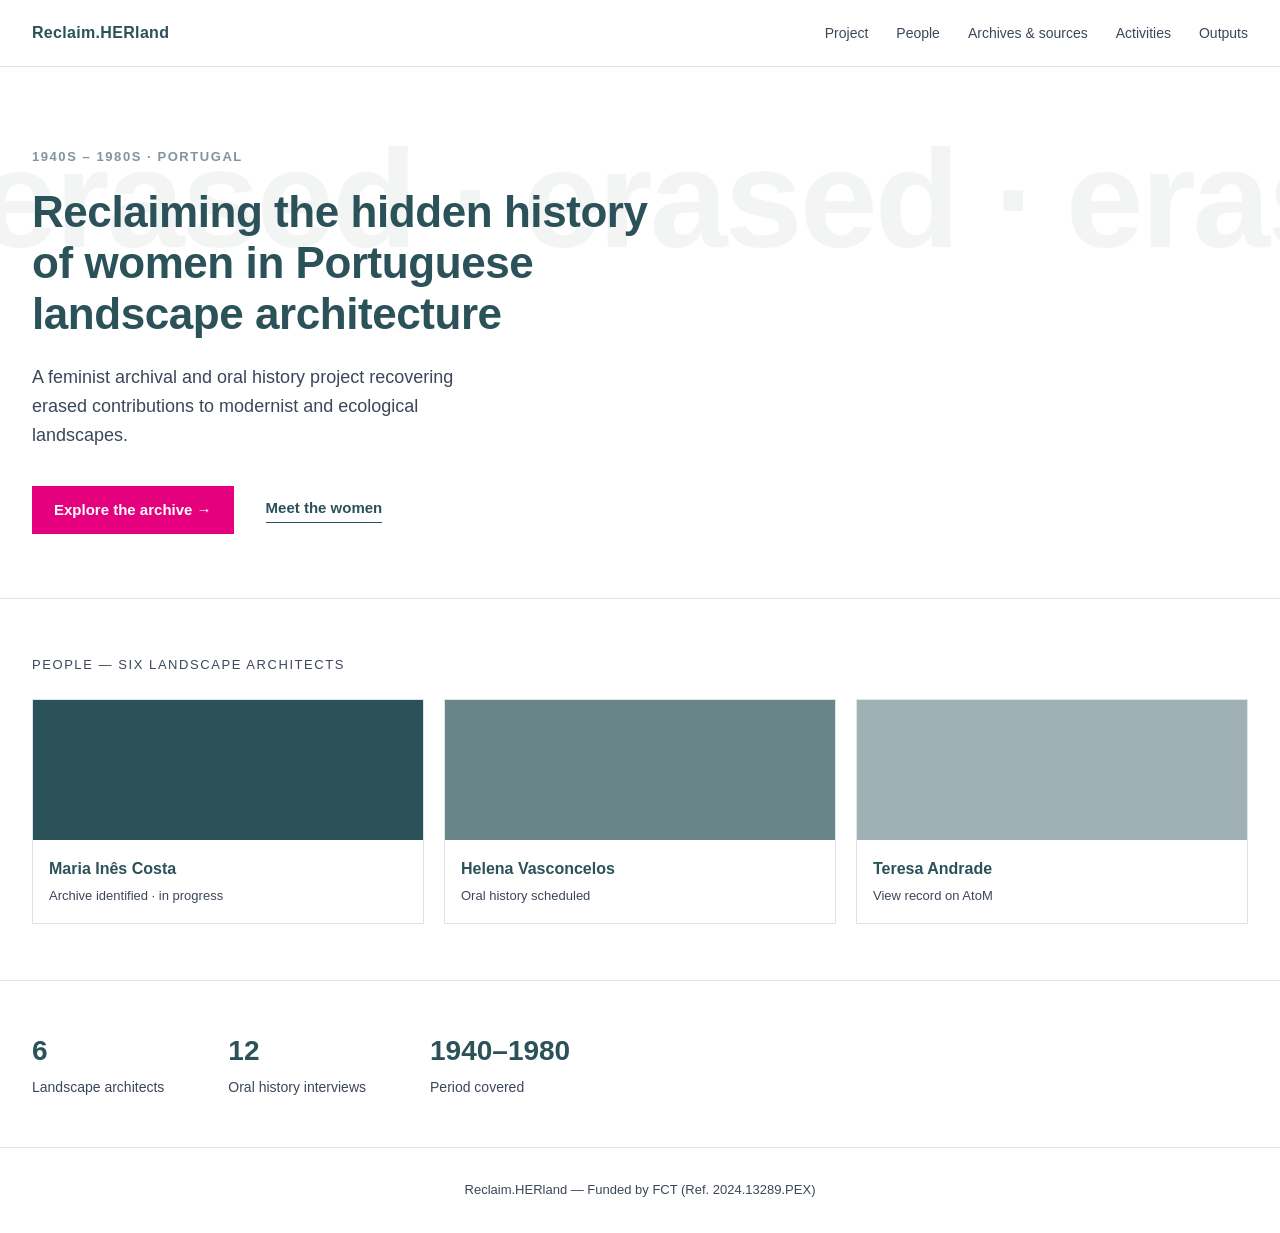
==== index.html @ 8ec46f4a "Add files via upload" ====
<!DOCTYPE html>
<html lang="en">
<head>
<meta charset="UTF-8">
<meta name="viewport" content="width=device-width, initial-scale=1.0">
<title>Reclaim.HERland — Women in Portuguese Landscape Architecture</title>
<link rel="stylesheet" href="style.css">
</head>
<body>

<nav class="site-nav">
  <div class="logo">Reclaim.HERland</div>
  <div class="nav-links">
    <a href="project.html">Project</a>
    <a href="people.html">People</a>
    <a href="archives.html">Archives &amp; sources</a>
    <a href="activities.html">Activities</a>
    <a href="outputs.html">Outputs</a>
  </div>
</nav>

<header class="hero">
  <div class="hero-bg" aria-hidden="true">erased · erased · erased · erased</div>
  <div class="hero-content">
    <p class="eyebrow">1940s – 1980s · Portugal</p>
    <h1>Reclaiming the hidden history of women in Portuguese landscape architecture</h1>
    <p class="lead">A feminist archival and oral history project recovering erased contributions to modernist and ecological landscapes.</p>
    <div class="cta-row">
      <a href="archives.html" class="btn-primary">Explore the archive &rarr;</a>
      <a href="people.html" class="btn-secondary">Meet the women</a>
    </div>
  </div>
</header>

<section class="people-preview">
  <p class="section-label">People — six landscape architects</p>
  <div class="card-grid">
    <article class="person-card">
      <div class="card-image card-1"></div>
      <h3>Maria Inês Costa</h3>
      <p class="status">Archive identified · in progress</p>
    </article>
    <article class="person-card">
      <div class="card-image card-2"></div>
      <h3>Helena Vasconcelos</h3>
      <p class="status">Oral history scheduled</p>
    </article>
    <article class="person-card">
      <div class="card-image card-3"></div>
      <h3>Teresa Andrade</h3>
      <p class="status">View record on AtoM</p>
    </article>
  </div>
</section>

<section class="stats">
  <div class="stat">
    <span class="stat-number">6</span>
    <span class="stat-label">Landscape architects</span>
  </div>
  <div class="stat">
    <span class="stat-number">12</span>
    <span class="stat-label">Oral history interviews</span>
  </div>
  <div class="stat">
    <span class="stat-number">1940–1980</span>
    <span class="stat-label">Period covered</span>
  </div>
</section>

<footer class="site-footer">
  <p>Reclaim.HERland — Funded by FCT (Ref. 2024.13289.PEX)</p>
</footer>

</body>
</html>
---- style.css ----
:root {
  --color-petrol: #2B5259;
  --color-petrol-soft: #3B4759;
  --color-pink: #E5007D;
  --color-border: rgba(43, 82, 89, 0.15);
}

* {
  box-sizing: border-box;
  margin: 0;
  padding: 0;
}

body {
  font-family: -apple-system, BlinkMacSystemFont, "Segoe UI", Helvetica, Arial, sans-serif;
  color: var(--color-petrol);
  background: #fff;
  line-height: 1.6;
}

a {
  color: inherit;
  text-decoration: none;
}

/* Nav */
.site-nav {
  display: flex;
  justify-content: space-between;
  align-items: center;
  padding: 20px 32px;
  border-bottom: 1px solid var(--color-border);
}

.logo {
  font-weight: 600;
  font-size: 16px;
  letter-spacing: 0.02em;
}

.nav-links {
  display: flex;
  gap: 28px;
  font-size: 14px;
  color: var(--color-petrol-soft);
}

.nav-links a:hover {
  color: var(--color-petrol);
}

/* Hero */
.hero {
  position: relative;
  padding: 80px 32px 64px;
  overflow: hidden;
}

.hero-bg {
  position: absolute;
  top: 20px;
  left: -20px;
  font-size: 140px;
  font-weight: 600;
  color: var(--color-petrol);
  opacity: 0.05;
  white-space: nowrap;
  letter-spacing: -0.02em;
  pointer-events: none;
}

.hero-content {
  position: relative;
  max-width: 620px;
}

.eyebrow {
  font-size: 13px;
  letter-spacing: 0.12em;
  text-transform: uppercase;
  font-weight: 600;
  opacity: 0.6;
  margin-bottom: 20px;
}

.hero h1 {
  font-size: 44px;
  line-height: 1.15;
  font-weight: 600;
  letter-spacing: -0.01em;
  margin-bottom: 24px;
}

.lead {
  font-size: 18px;
  color: var(--color-petrol-soft);
  margin-bottom: 36px;
  max-width: 480px;
}

.cta-row {
  display: flex;
  align-items: center;
  gap: 32px;
}

.btn-primary {
  background: var(--color-pink);
  color: #fff;
  font-size: 15px;
  font-weight: 600;
  padding: 12px 22px;
}

.btn-primary:hover {
  background: #c40069;
}

.btn-secondary {
  font-size: 15px;
  font-weight: 600;
  border-bottom: 1px solid var(--color-petrol);
  padding-bottom: 2px;
}

/* People preview */
.people-preview {
  padding: 56px 32px;
  border-top: 1px solid var(--color-border);
}

.section-label {
  font-size: 13px;
  letter-spacing: 0.12em;
  text-transform: uppercase;
  color: var(--color-petrol-soft);
  margin-bottom: 24px;
}

.card-grid {
  display: grid;
  grid-template-columns: repeat(auto-fit, minmax(220px, 1fr));
  gap: 20px;
}

.person-card {
  border: 1px solid var(--color-border);
}

.card-image {
  height: 140px;
  background: var(--color-petrol);
}

.card-2 { opacity: 0.7; }
.card-3 { opacity: 0.45; }

.person-card h3 {
  font-size: 16px;
  font-weight: 600;
  padding: 16px 16px 4px;
}

.person-card .status {
  font-size: 13px;
  color: var(--color-petrol-soft);
  padding: 0 16px 16px;
}

/* Stats */
.stats {
  display: flex;
  gap: 64px;
  padding: 48px 32px;
  border-top: 1px solid var(--color-border);
  flex-wrap: wrap;
}

.stat-number {
  display: block;
  font-size: 28px;
  font-weight: 600;
}

.stat-label {
  font-size: 14px;
  color: var(--color-petrol-soft);
}

/* Footer */
.site-footer {
  padding: 32px;
  border-top: 1px solid var(--color-border);
  font-size: 13px;
  color: var(--color-petrol-soft);
  text-align: center;
}

/* Responsive */
@media (max-width: 600px) {
  .hero h1 { font-size: 32px; }
  .nav-links { display: none; }
  .hero-bg { font-size: 80px; }
}
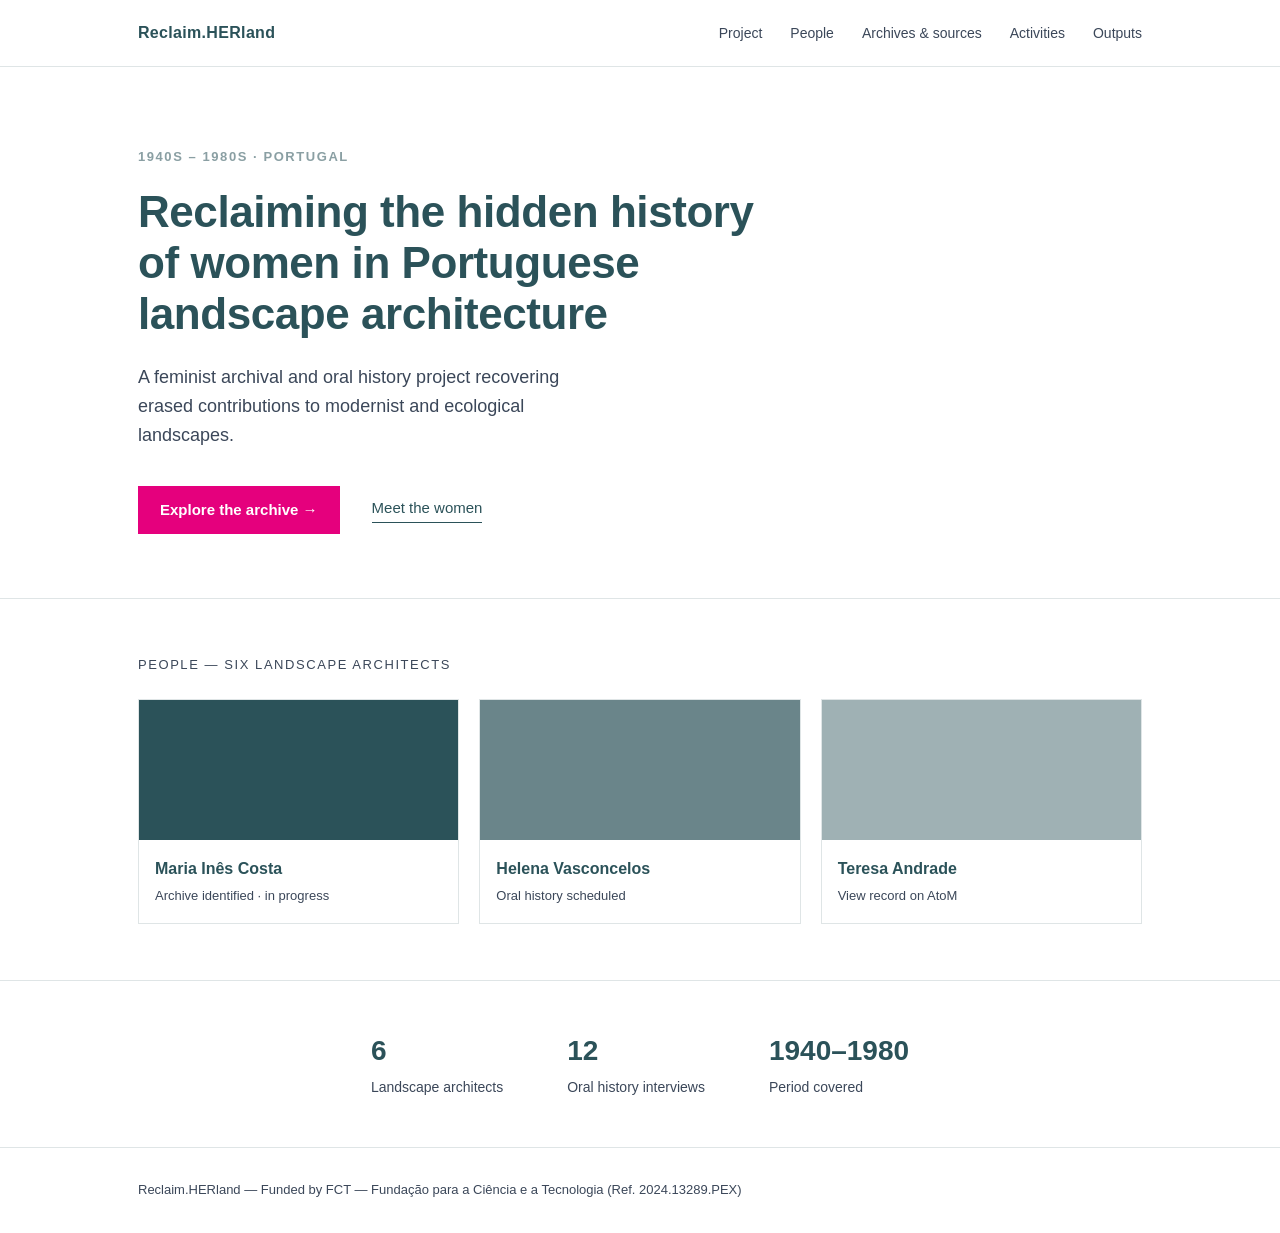
==== commit bd08dbb7: "Add files via upload" ====
--- a/index.html
+++ b/index.html
@@ -9,67 +9,78 @@
 <body>
 
 <nav class="site-nav">
-  <div class="logo">Reclaim.HERland</div>
-  <div class="nav-links">
-    <a href="project.html">Project</a>
-    <a href="people.html">People</a>
-    <a href="archives.html">Archives &amp; sources</a>
-    <a href="activities.html">Activities</a>
-    <a href="outputs.html">Outputs</a>
+  <div class="container">
+    <div class="logo">Reclaim.HERland</div>
+    <div class="nav-links">
+      <a href="project.html">Project</a>
+      <a href="people.html">People</a>
+      <a href="archives.html">Archives &amp; sources</a>
+      <a href="activities.html">Activities</a>
+      <a href="outputs.html">Outputs</a>
+    </div>
   </div>
 </nav>
 
 <header class="hero">
-  <div class="hero-bg" aria-hidden="true">erased · erased · erased · erased</div>
-  <div class="hero-content">
-    <p class="eyebrow">1940s – 1980s · Portugal</p>
-    <h1>Reclaiming the hidden history of women in Portuguese landscape architecture</h1>
-    <p class="lead">A feminist archival and oral history project recovering erased contributions to modernist and ecological landscapes.</p>
-    <div class="cta-row">
-      <a href="archives.html" class="btn-primary">Explore the archive &rarr;</a>
-      <a href="people.html" class="btn-secondary">Meet the women</a>
+  <div class="container">
+    <div class="hero-content">
+      <p class="eyebrow">1940s – 1980s · Portugal</p>
+      <h1>Reclaiming the hidden history of women in Portuguese landscape architecture</h1>
+      <p class="lead">A feminist archival and oral history project recovering erased contributions to modernist and ecological landscapes.</p>
+      <div class="cta-row">
+        <a href="archives.html" class="btn-primary">Explore the archive &rarr;</a>
+        <a href="people.html" class="btn-secondary">Meet the women</a>
+      </div>
     </div>
   </div>
 </header>
 
 <section class="people-preview">
-  <p class="section-label">People — six landscape architects</p>
-  <div class="card-grid">
-    <article class="person-card">
-      <div class="card-image card-1"></div>
-      <h3>Maria Inês Costa</h3>
-      <p class="status">Archive identified · in progress</p>
-    </article>
-    <article class="person-card">
-      <div class="card-image card-2"></div>
-      <h3>Helena Vasconcelos</h3>
-      <p class="status">Oral history scheduled</p>
-    </article>
-    <article class="person-card">
-      <div class="card-image card-3"></div>
-      <h3>Teresa Andrade</h3>
-      <p class="status">View record on AtoM</p>
-    </article>
+  <div class="container">
+    <p class="section-label">People — six landscape architects</p>
+    <div class="card-grid">
+      <article class="person-card">
+        <div class="card-image card-1"></div>
+        <h3>Maria Inês Costa</h3>
+        <p class="status">Archive identified · in progress</p>
+      </article>
+      <article class="person-card">
+        <div class="card-image card-2"></div>
+        <h3>Helena Vasconcelos</h3>
+        <p class="status">Oral history scheduled</p>
+      </article>
+      <article class="person-card">
+        <div class="card-image card-3"></div>
+        <h3>Teresa Andrade</h3>
+        <p class="status">View record on AtoM</p>
+      </article>
+    </div>
   </div>
 </section>
 
 <section class="stats">
-  <div class="stat">
-    <span class="stat-number">6</span>
-    <span class="stat-label">Landscape architects</span>
-  </div>
-  <div class="stat">
-    <span class="stat-number">12</span>
-    <span class="stat-label">Oral history interviews</span>
-  </div>
-  <div class="stat">
-    <span class="stat-number">1940–1980</span>
-    <span class="stat-label">Period covered</span>
+  <div class="container">
+    <div style="display:flex;gap:64px;flex-wrap:wrap;">
+      <div class="stat">
+        <span class="stat-number">6</span>
+        <span class="stat-label">Landscape architects</span>
+      </div>
+      <div class="stat">
+        <span class="stat-number">12</span>
+        <span class="stat-label">Oral history interviews</span>
+      </div>
+      <div class="stat">
+        <span class="stat-number">1940–1980</span>
+        <span class="stat-label">Period covered</span>
+      </div>
+    </div>
   </div>
 </section>
 
 <footer class="site-footer">
-  <p>Reclaim.HERland — Funded by FCT (Ref. 2024.13289.PEX)</p>
+  <div class="container">
+    <p>Reclaim.HERland — Funded by FCT — Fundação para a Ciência e a Tecnologia (Ref. 2024.13289.PEX)</p>
+  </div>
 </footer>
 
 </body>
--- a/style.css
+++ b/style.css
@@ -23,13 +23,22 @@
   text-decoration: none;
 }
 
+.container {
+  max-width: 1100px;
+  margin: 0 auto;
+  padding: 0 48px;
+}
+
 /* Nav */
 .site-nav {
+  border-bottom: 1px solid var(--color-border);
+  padding: 20px 0;
+}
+
+.site-nav .container {
   display: flex;
   justify-content: space-between;
   align-items: center;
-  padding: 20px 32px;
-  border-bottom: 1px solid var(--color-border);
 }
 
 .logo {
@@ -45,32 +54,21 @@
   color: var(--color-petrol-soft);
 }
 
+.nav-links a {
+  color: var(--color-petrol-soft);
+}
+
 .nav-links a:hover {
   color: var(--color-petrol);
 }
 
 /* Hero */
 .hero {
-  position: relative;
-  padding: 80px 32px 64px;
-  overflow: hidden;
-}
-
-.hero-bg {
-  position: absolute;
-  top: 20px;
-  left: -20px;
-  font-size: 140px;
-  font-weight: 600;
-  color: var(--color-petrol);
-  opacity: 0.05;
-  white-space: nowrap;
-  letter-spacing: -0.02em;
-  pointer-events: none;
+  padding: 80px 0 64px;
+  border-bottom: 1px solid var(--color-border);
 }
 
 .hero-content {
-  position: relative;
   max-width: 620px;
 }
 
@@ -79,7 +77,8 @@
   letter-spacing: 0.12em;
   text-transform: uppercase;
   font-weight: 600;
-  opacity: 0.6;
+  color: var(--color-petrol);
+  opacity: 0.55;
   margin-bottom: 20px;
 }
 
@@ -89,6 +88,7 @@
   font-weight: 600;
   letter-spacing: -0.01em;
   margin-bottom: 24px;
+  color: var(--color-petrol);
 }
 
 .lead {
@@ -106,10 +106,11 @@
 
 .btn-primary {
   background: var(--color-pink);
-  color: #fff;
+  color: #fff !important;
   font-size: 15px;
   font-weight: 600;
   padding: 12px 22px;
+  display: inline-block;
 }
 
 .btn-primary:hover {
@@ -118,15 +119,16 @@
 
 .btn-secondary {
   font-size: 15px;
-  font-weight: 600;
+  font-weight: 500;
+  color: var(--color-petrol) !important;
   border-bottom: 1px solid var(--color-petrol);
   padding-bottom: 2px;
 }
 
 /* People preview */
 .people-preview {
-  padding: 56px 32px;
-  border-top: 1px solid var(--color-border);
+  padding: 56px 0;
+  border-bottom: 1px solid var(--color-border);
 }
 
 .section-label {
@@ -159,6 +161,7 @@
   font-size: 16px;
   font-weight: 600;
   padding: 16px 16px 4px;
+  color: var(--color-petrol);
 }
 
 .person-card .status {
@@ -171,8 +174,8 @@
 .stats {
   display: flex;
   gap: 64px;
-  padding: 48px 32px;
-  border-top: 1px solid var(--color-border);
+  padding: 48px 0;
+  border-bottom: 1px solid var(--color-border);
   flex-wrap: wrap;
 }
 
@@ -180,6 +183,7 @@
   display: block;
   font-size: 28px;
   font-weight: 600;
+  color: var(--color-petrol);
 }
 
 .stat-label {
@@ -189,16 +193,14 @@
 
 /* Footer */
 .site-footer {
-  padding: 32px;
-  border-top: 1px solid var(--color-border);
-  font-size: 13px;
-  color: var(--color-petrol-soft);
-  text-align: center;
+  padding: 32px 0;
+  font-size: 13px;
+  color: var(--color-petrol-soft);
 }
 
 /* Responsive */
-@media (max-width: 600px) {
+@media (max-width: 768px) {
+  .container { padding: 0 24px; }
   .hero h1 { font-size: 32px; }
   .nav-links { display: none; }
-  .hero-bg { font-size: 80px; }
-}
+}
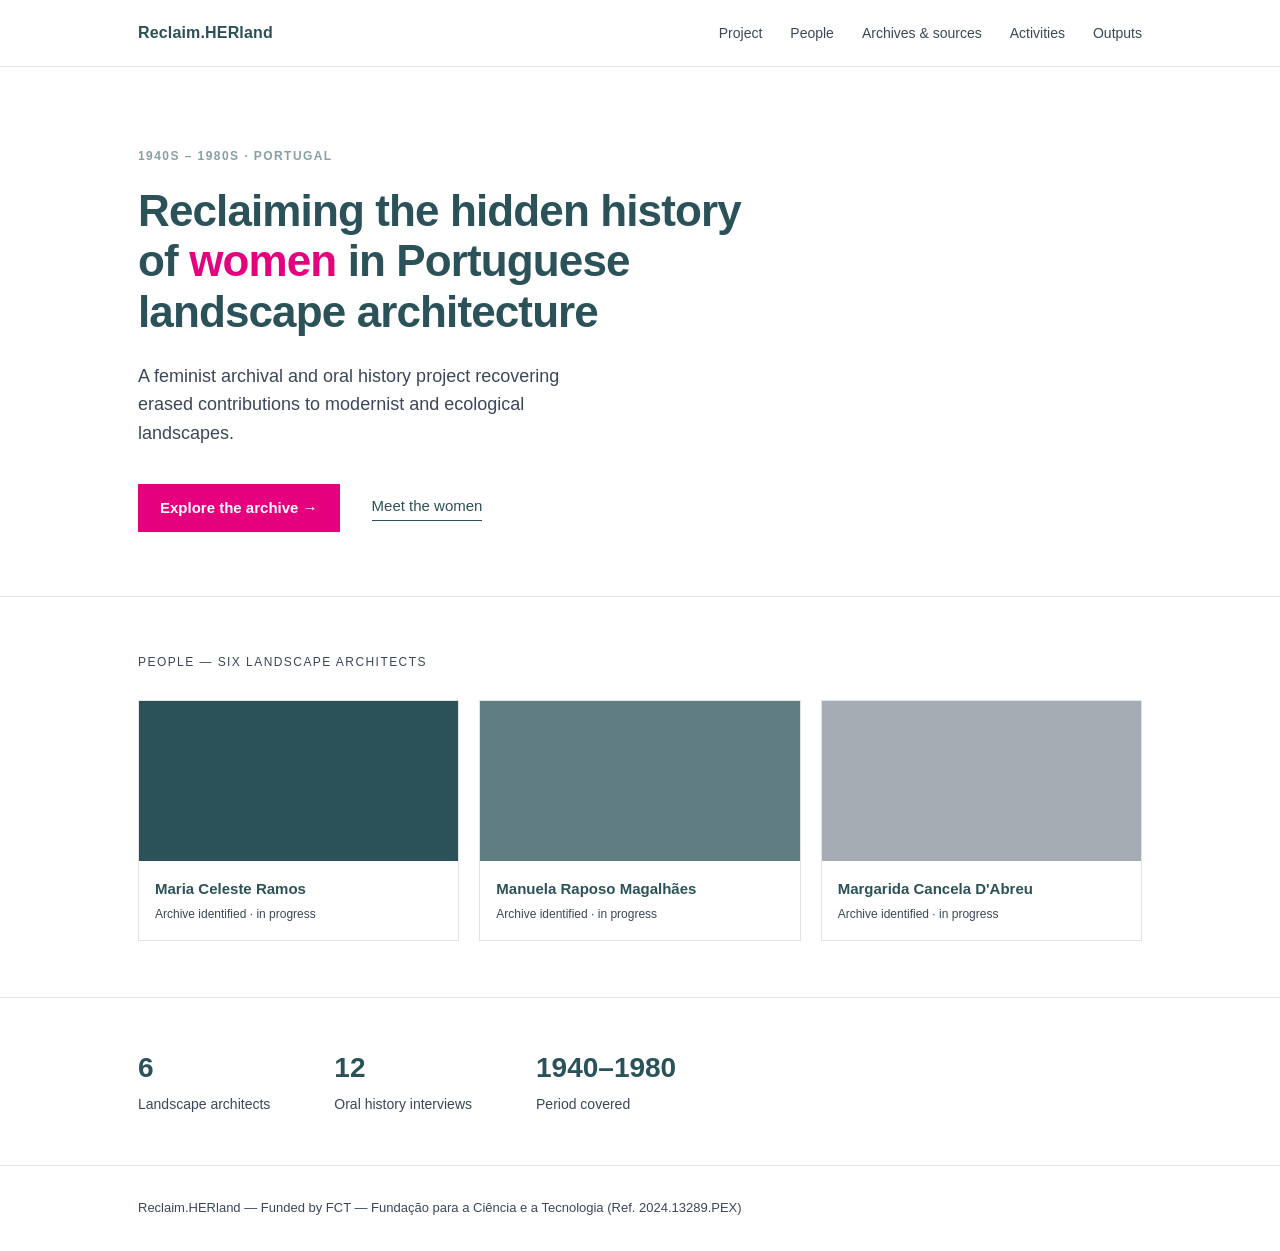
==== commit d17c389a: "Add files via upload" ====
--- a/index.html
+++ b/index.html
@@ -4,82 +4,263 @@
 <meta charset="UTF-8">
 <meta name="viewport" content="width=device-width, initial-scale=1.0">
 <title>Reclaim.HERland — Women in Portuguese Landscape Architecture</title>
-<link rel="stylesheet" href="style.css">
+<style>
+  *, *::before, *::after { box-sizing: border-box; margin: 0; padding: 0; }
+
+  body {
+    font-family: -apple-system, BlinkMacSystemFont, "Segoe UI", Helvetica, Arial, sans-serif;
+    background: #ffffff;
+    color: #2B5259;
+    line-height: 1.6;
+  }
+
+  a { color: inherit; text-decoration: none; }
+
+  .wrap {
+    width: 100%;
+    max-width: 1100px;
+    margin-left: auto;
+    margin-right: auto;
+    padding-left: 48px;
+    padding-right: 48px;
+  }
+
+  /* NAV */
+  nav {
+    border-bottom: 1px solid rgba(43,82,89,0.15);
+    padding: 20px 0;
+  }
+  nav .wrap {
+    display: flex;
+    justify-content: space-between;
+    align-items: center;
+  }
+  .logo {
+    font-size: 16px;
+    font-weight: 700;
+    color: #2B5259;
+    letter-spacing: 0.01em;
+  }
+  .nav-links {
+    display: flex;
+    gap: 28px;
+    list-style: none;
+  }
+  .nav-links a {
+    font-size: 14px;
+    color: #3B4759;
+  }
+  .nav-links a:hover { color: #2B5259; }
+
+  /* HERO */
+  .hero {
+    padding: 80px 0 64px;
+    border-bottom: 1px solid rgba(43,82,89,0.15);
+  }
+  .eyebrow {
+    font-size: 12px;
+    letter-spacing: 0.12em;
+    text-transform: uppercase;
+    font-weight: 600;
+    color: #2B5259;
+    opacity: 0.55;
+    margin-bottom: 20px;
+  }
+  .hero h1 {
+    font-size: 44px;
+    line-height: 1.15;
+    font-weight: 700;
+    letter-spacing: -0.02em;
+    color: #2B5259;
+    max-width: 620px;
+    margin-bottom: 24px;
+  }
+  .hero h1 .accent {
+    color: #E5007D;
+  }
+  .lead {
+    font-size: 18px;
+    color: #3B4759;
+    max-width: 480px;
+    margin-bottom: 36px;
+  }
+  .cta-row {
+    display: flex;
+    align-items: center;
+    gap: 32px;
+  }
+  .btn-pink {
+    display: inline-block;
+    background: #E5007D;
+    color: #ffffff !important;
+    font-size: 15px;
+    font-weight: 600;
+    padding: 12px 22px;
+    border: none;
+    cursor: pointer;
+  }
+  .btn-pink:hover { background: #c40069; }
+  .btn-text {
+    font-size: 15px;
+    font-weight: 500;
+    color: #2B5259 !important;
+    border-bottom: 1px solid #2B5259;
+    padding-bottom: 2px;
+  }
+
+  /* PEOPLE PREVIEW */
+  .section {
+    padding: 56px 0;
+    border-bottom: 1px solid rgba(43,82,89,0.15);
+  }
+  .section-label {
+    font-size: 12px;
+    letter-spacing: 0.12em;
+    text-transform: uppercase;
+    color: #3B4759;
+    margin-bottom: 28px;
+  }
+  .card-grid {
+    display: grid;
+    grid-template-columns: repeat(3, 1fr);
+    gap: 20px;
+  }
+  .person-card {
+    border: 1px solid rgba(43,82,89,0.15);
+  }
+  .card-img {
+    height: 160px;
+    background: #2B5259;
+    display: block;
+  }
+  .card-img.op2 { opacity: 0.75; }
+  .card-img.op3 { opacity: 0.45; background: #3B4759; }
+  .card-body { padding: 16px; }
+  .card-body h3 {
+    font-size: 15px;
+    font-weight: 600;
+    color: #2B5259;
+    margin-bottom: 4px;
+  }
+  .card-status {
+    font-size: 12px;
+    color: #3B4759;
+  }
+
+  /* STATS */
+  .stats {
+    padding: 48px 0;
+    border-bottom: 1px solid rgba(43,82,89,0.15);
+  }
+  .stats .wrap {
+    display: flex;
+    gap: 64px;
+    flex-wrap: wrap;
+  }
+  .stat-num {
+    display: block;
+    font-size: 28px;
+    font-weight: 700;
+    color: #2B5259;
+  }
+  .stat-lbl {
+    font-size: 14px;
+    color: #3B4759;
+  }
+
+  /* FOOTER */
+  footer {
+    padding: 32px 0;
+  }
+  footer p {
+    font-size: 13px;
+    color: #3B4759;
+  }
+
+  @media (max-width: 768px) {
+    .wrap { padding-left: 24px; padding-right: 24px; }
+    .hero h1 { font-size: 32px; }
+    .nav-links { display: none; }
+    .card-grid { grid-template-columns: 1fr; }
+  }
+</style>
 </head>
 <body>
 
-<nav class="site-nav">
-  <div class="container">
-    <div class="logo">Reclaim.HERland</div>
-    <div class="nav-links">
-      <a href="project.html">Project</a>
-      <a href="people.html">People</a>
-      <a href="archives.html">Archives &amp; sources</a>
-      <a href="activities.html">Activities</a>
-      <a href="outputs.html">Outputs</a>
-    </div>
+<nav>
+  <div class="wrap">
+    <span class="logo">Reclaim.HERland</span>
+    <ul class="nav-links">
+      <li><a href="project.html">Project</a></li>
+      <li><a href="people.html">People</a></li>
+      <li><a href="archives.html">Archives &amp; sources</a></li>
+      <li><a href="activities.html">Activities</a></li>
+      <li><a href="outputs.html">Outputs</a></li>
+    </ul>
   </div>
 </nav>
 
 <header class="hero">
-  <div class="container">
-    <div class="hero-content">
-      <p class="eyebrow">1940s – 1980s · Portugal</p>
-      <h1>Reclaiming the hidden history of women in Portuguese landscape architecture</h1>
-      <p class="lead">A feminist archival and oral history project recovering erased contributions to modernist and ecological landscapes.</p>
-      <div class="cta-row">
-        <a href="archives.html" class="btn-primary">Explore the archive &rarr;</a>
-        <a href="people.html" class="btn-secondary">Meet the women</a>
-      </div>
+  <div class="wrap">
+    <p class="eyebrow">1940s – 1980s &middot; Portugal</p>
+    <h1>Reclaiming the hidden history of <span class="accent">women</span> in Portuguese landscape architecture</h1>
+    <p class="lead">A feminist archival and oral history project recovering erased contributions to modernist and ecological landscapes.</p>
+    <div class="cta-row">
+      <a href="archives.html" class="btn-pink">Explore the archive &rarr;</a>
+      <a href="people.html" class="btn-text">Meet the women</a>
     </div>
   </div>
 </header>
 
-<section class="people-preview">
-  <div class="container">
-    <p class="section-label">People — six landscape architects</p>
+<section class="section">
+  <div class="wrap">
+    <p class="section-label">People &mdash; six landscape architects</p>
     <div class="card-grid">
       <article class="person-card">
-        <div class="card-image card-1"></div>
-        <h3>Maria Inês Costa</h3>
-        <p class="status">Archive identified · in progress</p>
+        <div class="card-img"></div>
+        <div class="card-body">
+          <h3>Maria Celeste Ramos</h3>
+          <p class="card-status">Archive identified &middot; in progress</p>
+        </div>
       </article>
       <article class="person-card">
-        <div class="card-image card-2"></div>
-        <h3>Helena Vasconcelos</h3>
-        <p class="status">Oral history scheduled</p>
+        <div class="card-img op2"></div>
+        <div class="card-body">
+          <h3>Manuela Raposo Magalhães</h3>
+          <p class="card-status">Archive identified &middot; in progress</p>
+        </div>
       </article>
       <article class="person-card">
-        <div class="card-image card-3"></div>
-        <h3>Teresa Andrade</h3>
-        <p class="status">View record on AtoM</p>
+        <div class="card-img op3"></div>
+        <div class="card-body">
+          <h3>Margarida Cancela D'Abreu</h3>
+          <p class="card-status">Archive identified &middot; in progress</p>
+        </div>
       </article>
     </div>
   </div>
 </section>
 
 <section class="stats">
-  <div class="container">
-    <div style="display:flex;gap:64px;flex-wrap:wrap;">
-      <div class="stat">
-        <span class="stat-number">6</span>
-        <span class="stat-label">Landscape architects</span>
-      </div>
-      <div class="stat">
-        <span class="stat-number">12</span>
-        <span class="stat-label">Oral history interviews</span>
-      </div>
-      <div class="stat">
-        <span class="stat-number">1940–1980</span>
-        <span class="stat-label">Period covered</span>
-      </div>
+  <div class="wrap">
+    <div>
+      <span class="stat-num">6</span>
+      <span class="stat-lbl">Landscape architects</span>
+    </div>
+    <div>
+      <span class="stat-num">12</span>
+      <span class="stat-lbl">Oral history interviews</span>
+    </div>
+    <div>
+      <span class="stat-num">1940–1980</span>
+      <span class="stat-lbl">Period covered</span>
     </div>
   </div>
 </section>
 
-<footer class="site-footer">
-  <div class="container">
-    <p>Reclaim.HERland — Funded by FCT — Fundação para a Ciência e a Tecnologia (Ref. 2024.13289.PEX)</p>
+<footer>
+  <div class="wrap">
+    <p>Reclaim.HERland &mdash; Funded by FCT &mdash; Funda&ccedil;&atilde;o para a Ci&ecirc;ncia e a Tecnologia (Ref. 2024.13289.PEX)</p>
   </div>
 </footer>
 
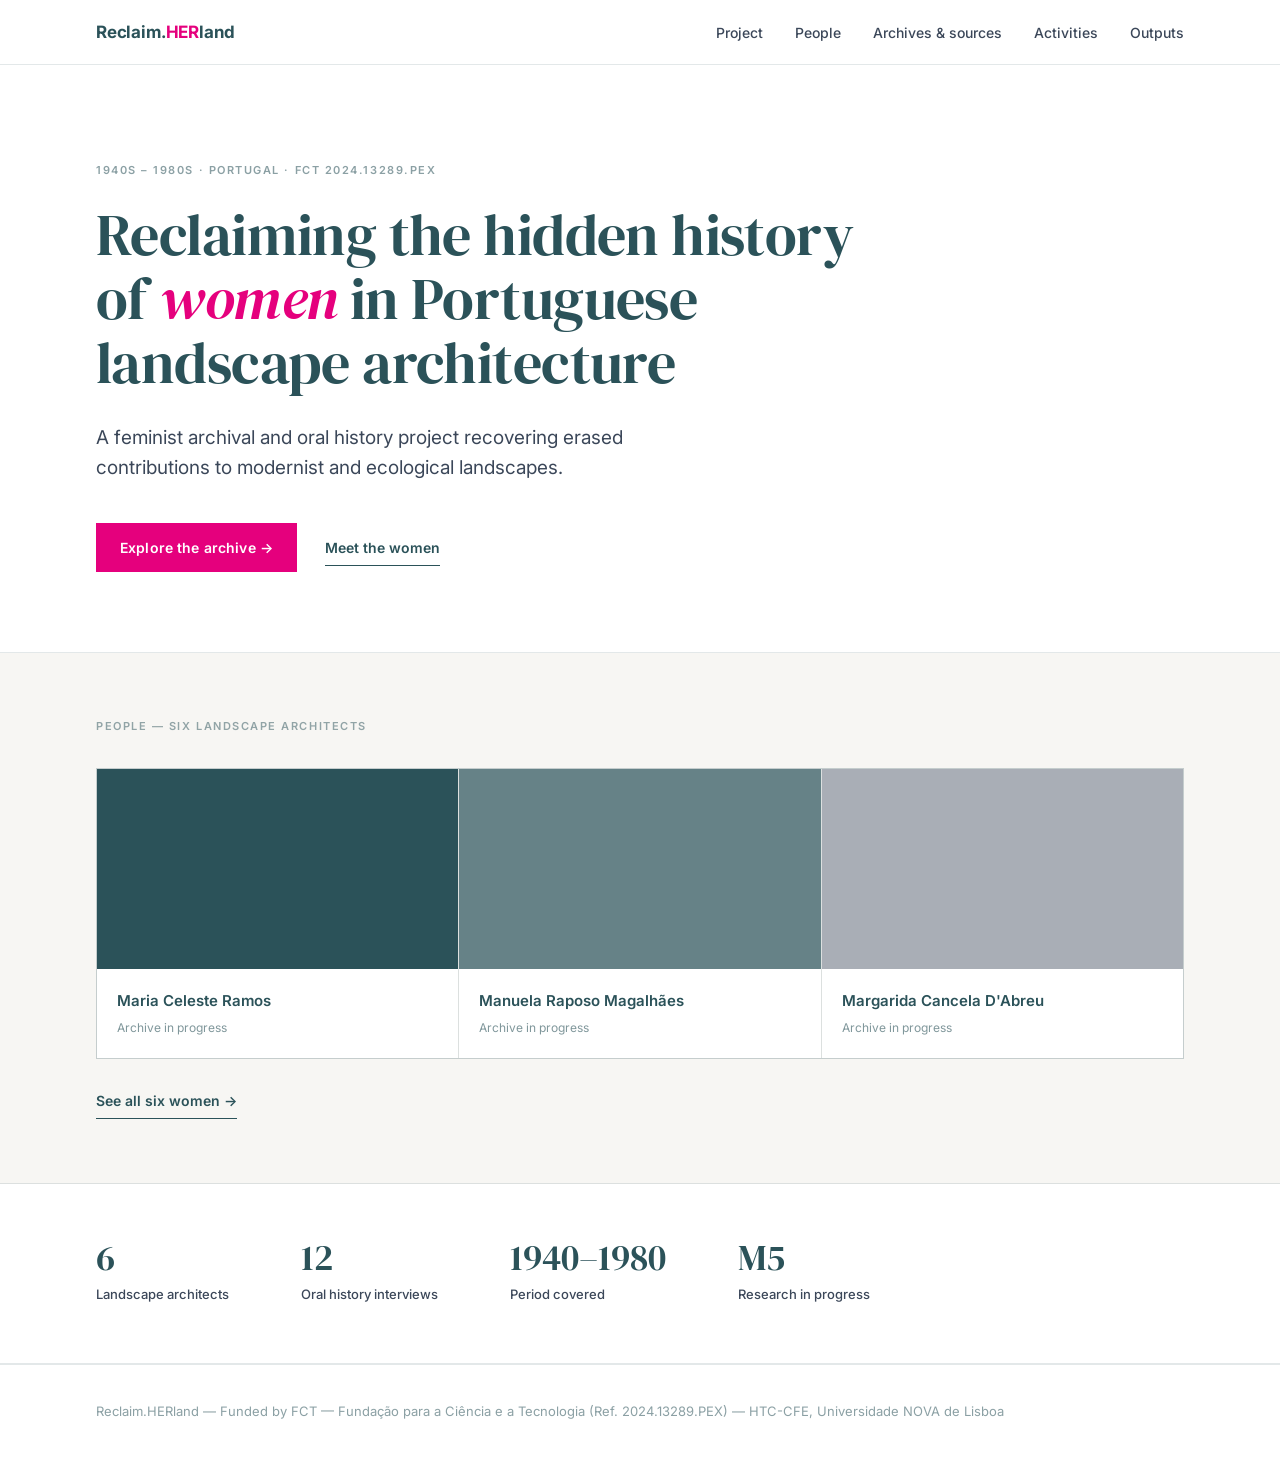
==== commit 3437e0d2: "Add files via upload" ====
--- a/index.html
+++ b/index.html
@@ -4,192 +4,16 @@
 <meta charset="UTF-8">
 <meta name="viewport" content="width=device-width, initial-scale=1.0">
 <title>Reclaim.HERland — Women in Portuguese Landscape Architecture</title>
-<style>
-  *, *::before, *::after { box-sizing: border-box; margin: 0; padding: 0; }
-
-  body {
-    font-family: -apple-system, BlinkMacSystemFont, "Segoe UI", Helvetica, Arial, sans-serif;
-    background: #ffffff;
-    color: #2B5259;
-    line-height: 1.6;
-  }
-
-  a { color: inherit; text-decoration: none; }
-
-  .wrap {
-    width: 100%;
-    max-width: 1100px;
-    margin-left: auto;
-    margin-right: auto;
-    padding-left: 48px;
-    padding-right: 48px;
-  }
-
-  /* NAV */
-  nav {
-    border-bottom: 1px solid rgba(43,82,89,0.15);
-    padding: 20px 0;
-  }
-  nav .wrap {
-    display: flex;
-    justify-content: space-between;
-    align-items: center;
-  }
-  .logo {
-    font-size: 16px;
-    font-weight: 700;
-    color: #2B5259;
-    letter-spacing: 0.01em;
-  }
-  .nav-links {
-    display: flex;
-    gap: 28px;
-    list-style: none;
-  }
-  .nav-links a {
-    font-size: 14px;
-    color: #3B4759;
-  }
-  .nav-links a:hover { color: #2B5259; }
-
-  /* HERO */
-  .hero {
-    padding: 80px 0 64px;
-    border-bottom: 1px solid rgba(43,82,89,0.15);
-  }
-  .eyebrow {
-    font-size: 12px;
-    letter-spacing: 0.12em;
-    text-transform: uppercase;
-    font-weight: 600;
-    color: #2B5259;
-    opacity: 0.55;
-    margin-bottom: 20px;
-  }
-  .hero h1 {
-    font-size: 44px;
-    line-height: 1.15;
-    font-weight: 700;
-    letter-spacing: -0.02em;
-    color: #2B5259;
-    max-width: 620px;
-    margin-bottom: 24px;
-  }
-  .hero h1 .accent {
-    color: #E5007D;
-  }
-  .lead {
-    font-size: 18px;
-    color: #3B4759;
-    max-width: 480px;
-    margin-bottom: 36px;
-  }
-  .cta-row {
-    display: flex;
-    align-items: center;
-    gap: 32px;
-  }
-  .btn-pink {
-    display: inline-block;
-    background: #E5007D;
-    color: #ffffff !important;
-    font-size: 15px;
-    font-weight: 600;
-    padding: 12px 22px;
-    border: none;
-    cursor: pointer;
-  }
-  .btn-pink:hover { background: #c40069; }
-  .btn-text {
-    font-size: 15px;
-    font-weight: 500;
-    color: #2B5259 !important;
-    border-bottom: 1px solid #2B5259;
-    padding-bottom: 2px;
-  }
-
-  /* PEOPLE PREVIEW */
-  .section {
-    padding: 56px 0;
-    border-bottom: 1px solid rgba(43,82,89,0.15);
-  }
-  .section-label {
-    font-size: 12px;
-    letter-spacing: 0.12em;
-    text-transform: uppercase;
-    color: #3B4759;
-    margin-bottom: 28px;
-  }
-  .card-grid {
-    display: grid;
-    grid-template-columns: repeat(3, 1fr);
-    gap: 20px;
-  }
-  .person-card {
-    border: 1px solid rgba(43,82,89,0.15);
-  }
-  .card-img {
-    height: 160px;
-    background: #2B5259;
-    display: block;
-  }
-  .card-img.op2 { opacity: 0.75; }
-  .card-img.op3 { opacity: 0.45; background: #3B4759; }
-  .card-body { padding: 16px; }
-  .card-body h3 {
-    font-size: 15px;
-    font-weight: 600;
-    color: #2B5259;
-    margin-bottom: 4px;
-  }
-  .card-status {
-    font-size: 12px;
-    color: #3B4759;
-  }
-
-  /* STATS */
-  .stats {
-    padding: 48px 0;
-    border-bottom: 1px solid rgba(43,82,89,0.15);
-  }
-  .stats .wrap {
-    display: flex;
-    gap: 64px;
-    flex-wrap: wrap;
-  }
-  .stat-num {
-    display: block;
-    font-size: 28px;
-    font-weight: 700;
-    color: #2B5259;
-  }
-  .stat-lbl {
-    font-size: 14px;
-    color: #3B4759;
-  }
-
-  /* FOOTER */
-  footer {
-    padding: 32px 0;
-  }
-  footer p {
-    font-size: 13px;
-    color: #3B4759;
-  }
-
-  @media (max-width: 768px) {
-    .wrap { padding-left: 24px; padding-right: 24px; }
-    .hero h1 { font-size: 32px; }
-    .nav-links { display: none; }
-    .card-grid { grid-template-columns: 1fr; }
-  }
-</style>
+<link rel="preconnect" href="https://fonts.googleapis.com">
+<link rel="preconnect" href="https://fonts.gstatic.com" crossorigin>
+<link href="https://fonts.googleapis.com/css2?family=Inter:wght@400;500;600;700&family=DM+Serif+Display:ital@0;1&display=swap" rel="stylesheet">
+<link rel="stylesheet" href="style.css">
 </head>
 <body>
 
 <nav>
   <div class="wrap">
-    <span class="logo">Reclaim.HERland</span>
+    <span class="logo">Reclaim.<span class="her">HER</span>land</span>
     <ul class="nav-links">
       <li><a href="project.html">Project</a></li>
       <li><a href="people.html">People</a></li>
@@ -202,7 +26,7 @@
 
 <header class="hero">
   <div class="wrap">
-    <p class="eyebrow">1940s – 1980s &middot; Portugal</p>
+    <p class="eyebrow">1940s – 1980s &middot; Portugal &middot; FCT 2024.13289.PEX</p>
     <h1>Reclaiming the hidden history of <span class="accent">women</span> in Portuguese landscape architecture</h1>
     <p class="lead">A feminist archival and oral history project recovering erased contributions to modernist and ecological landscapes.</p>
     <div class="cta-row">
@@ -220,23 +44,26 @@
         <div class="card-img"></div>
         <div class="card-body">
           <h3>Maria Celeste Ramos</h3>
-          <p class="card-status">Archive identified &middot; in progress</p>
+          <p class="card-status">Archive in progress</p>
         </div>
       </article>
       <article class="person-card">
         <div class="card-img op2"></div>
         <div class="card-body">
           <h3>Manuela Raposo Magalhães</h3>
-          <p class="card-status">Archive identified &middot; in progress</p>
+          <p class="card-status">Archive in progress</p>
         </div>
       </article>
       <article class="person-card">
         <div class="card-img op3"></div>
         <div class="card-body">
           <h3>Margarida Cancela D'Abreu</h3>
-          <p class="card-status">Archive identified &middot; in progress</p>
+          <p class="card-status">Archive in progress</p>
         </div>
       </article>
+    </div>
+    <div style="margin-top: 24px;">
+      <a href="people.html" class="btn-text">See all six women &rarr;</a>
     </div>
   </div>
 </section>
@@ -255,12 +82,16 @@
       <span class="stat-num">1940–1980</span>
       <span class="stat-lbl">Period covered</span>
     </div>
+    <div>
+      <span class="stat-num">M5</span>
+      <span class="stat-lbl">Research in progress</span>
+    </div>
   </div>
 </section>
 
 <footer>
   <div class="wrap">
-    <p>Reclaim.HERland &mdash; Funded by FCT &mdash; Funda&ccedil;&atilde;o para a Ci&ecirc;ncia e a Tecnologia (Ref. 2024.13289.PEX)</p>
+    <p>Reclaim.HERland &mdash; Funded by FCT &mdash; Funda&ccedil;&atilde;o para a Ci&ecirc;ncia e a Tecnologia (Ref. 2024.13289.PEX) &mdash; HTC-CFE, Universidade NOVA de Lisboa</p>
   </div>
 </footer>
 
--- a/style.css
+++ b/style.css
@@ -0,0 +1,417 @@
+@import url('https://fonts.googleapis.com/css2?family=Inter:wght@400;500;600;700&family=DM+Serif+Display:ital@0;1&display=swap');
+
+*, *::before, *::after { box-sizing: border-box; margin: 0; padding: 0; }
+
+:root {
+  --petrol: #2B5259;
+  --petrol-mid: #3B4759;
+  --petrol-light: rgba(43,82,89,0.12);
+  --pink: #E5007D;
+  --pink-dark: #c40069;
+  --bg: #F7F6F3;
+  --white: #ffffff;
+  --border: rgba(43,82,89,0.13);
+}
+
+html { scroll-behavior: smooth; }
+
+body {
+  font-family: 'Inter', -apple-system, BlinkMacSystemFont, sans-serif;
+  background: var(--bg);
+  color: var(--petrol);
+  line-height: 1.65;
+  font-size: 16px;
+  -webkit-font-smoothing: antialiased;
+}
+
+a { color: inherit; text-decoration: none; }
+
+a:focus-visible,
+button:focus-visible,
+.btn-pink:focus-visible,
+.btn-text:focus-visible {
+  outline: 2px solid var(--pink);
+  outline-offset: 3px;
+}
+
+/* WRAP */
+.wrap {
+  width: 100%;
+  max-width: 1200px;
+  margin: 0 auto;
+  padding: 0 56px;
+}
+
+/* NAV */
+nav {
+  background: var(--white);
+  border-bottom: 1px solid var(--border);
+  padding: 18px 0;
+  position: sticky;
+  top: 0;
+  z-index: 100;
+}
+nav .wrap {
+  display: flex;
+  justify-content: space-between;
+  align-items: center;
+}
+.logo {
+  font-family: 'Inter', sans-serif;
+  font-size: 17px;
+  font-weight: 700;
+  color: var(--petrol);
+  letter-spacing: -0.01em;
+}
+.logo .her { color: var(--pink); }
+.nav-links {
+  display: flex;
+  gap: 32px;
+  list-style: none;
+}
+.nav-links a {
+  font-size: 14px;
+  font-weight: 500;
+  color: var(--petrol-mid);
+  transition: color 0.15s;
+}
+.nav-links a:hover,
+.nav-links a.active { color: var(--petrol); }
+.nav-links a.active { font-weight: 600; }
+
+/* HERO */
+.hero {
+  background: var(--white);
+  padding: 96px 0 80px;
+  border-bottom: 1px solid var(--border);
+}
+.eyebrow {
+  font-size: 11px;
+  letter-spacing: 0.14em;
+  text-transform: uppercase;
+  font-weight: 600;
+  color: rgba(43,82,89,0.55);
+  margin-bottom: 24px;
+}
+.hero h1 {
+  font-family: 'DM Serif Display', Georgia, serif;
+  font-size: 58px;
+  line-height: 1.1;
+  font-weight: 400;
+  letter-spacing: -0.01em;
+  color: var(--petrol);
+  max-width: 820px;
+  margin-bottom: 28px;
+}
+.hero h1 .accent { color: var(--pink); font-style: italic; }
+.lead {
+  font-size: 19px;
+  color: var(--petrol-mid);
+  max-width: 560px;
+  margin-bottom: 40px;
+  font-weight: 400;
+  line-height: 1.6;
+}
+.cta-row {
+  display: flex;
+  align-items: center;
+  gap: 28px;
+  flex-wrap: wrap;
+}
+.btn-pink {
+  display: inline-flex;
+  align-items: center;
+  gap: 8px;
+  background: var(--pink);
+  color: #fff;
+  font-family: 'Inter', sans-serif;
+  font-size: 14px;
+  font-weight: 600;
+  padding: 13px 24px;
+  letter-spacing: 0.01em;
+  transition: background 0.15s;
+}
+.btn-pink:hover { background: var(--pink-dark); color: #fff; }
+.btn-text {
+  display: inline-flex;
+  align-items: center;
+  gap: 6px;
+  font-size: 14px;
+  font-weight: 600;
+  color: var(--petrol);
+  border-bottom: 1.5px solid var(--petrol);
+  padding-bottom: 2px;
+  padding: 6px 0;
+}
+.btn-text:hover { color: var(--pink); border-color: var(--pink); }
+
+/* SECTIONS */
+.section {
+  padding: 64px 0;
+  border-bottom: 1px solid var(--border);
+}
+.section-label {
+  font-size: 11px;
+  letter-spacing: 0.14em;
+  text-transform: uppercase;
+  font-weight: 600;
+  color: rgba(43,82,89,0.5);
+  margin-bottom: 32px;
+}
+
+/* PEOPLE CARDS */
+.card-grid {
+  display: grid;
+  grid-template-columns: repeat(3, 1fr);
+  gap: 1px;
+  background: var(--border);
+  border: 1px solid var(--border);
+}
+.person-card {
+  background: var(--white);
+}
+.card-img {
+  height: 200px;
+  background: var(--petrol);
+  display: block;
+}
+.card-img.op2 { opacity: 0.72; }
+.card-img.op3 { opacity: 0.44; background: #3B4759; }
+.card-body { padding: 20px; }
+.card-body h3 {
+  font-size: 15px;
+  font-weight: 600;
+  color: var(--petrol);
+  margin-bottom: 5px;
+}
+.card-status {
+  font-size: 12px;
+  color: rgba(43,82,89,0.6);
+}
+
+/* STATS */
+.stats { padding: 56px 0; background: var(--white); border-bottom: 1px solid var(--border); }
+.stats .wrap { display: flex; gap: 72px; flex-wrap: wrap; align-items: center; }
+.stat-num {
+  display: block;
+  font-family: 'DM Serif Display', Georgia, serif;
+  font-size: 36px;
+  font-weight: 400;
+  color: var(--petrol);
+  line-height: 1;
+  margin-bottom: 4px;
+}
+.stat-lbl { font-size: 13px; color: var(--petrol-mid); font-weight: 500; }
+
+/* FOOTER */
+footer {
+  padding: 36px 0;
+  background: var(--white);
+  border-top: 1px solid var(--border);
+}
+footer p { font-size: 13px; color: rgba(43,82,89,0.55); }
+
+/* PAGE HEADER */
+.page-header {
+  background: var(--white);
+  padding: 64px 0 52px;
+  border-bottom: 1px solid var(--border);
+}
+.page-header h1 {
+  font-family: 'DM Serif Display', Georgia, serif;
+  font-size: 44px;
+  font-weight: 400;
+  color: var(--petrol);
+  margin-top: 12px;
+}
+.page-lead {
+  font-size: 17px;
+  color: var(--petrol-mid);
+  max-width: 640px;
+  margin-top: 16px;
+}
+
+/* CONTENT GRID */
+.content-section { padding: 64px 0; }
+.content-grid {
+  display: grid;
+  grid-template-columns: 1fr 260px;
+  gap: 72px;
+  align-items: start;
+}
+.content-body h2 {
+  font-family: 'DM Serif Display', Georgia, serif;
+  font-size: 26px;
+  font-weight: 400;
+  color: var(--petrol);
+  margin: 44px 0 14px;
+}
+.content-body h2:first-child { margin-top: 0; }
+.content-body p { color: var(--petrol-mid); margin-bottom: 16px; line-height: 1.7; }
+.content-body ul { color: var(--petrol-mid); padding-left: 20px; margin-bottom: 16px; }
+.content-body ul li { margin-bottom: 10px; line-height: 1.7; }
+
+/* SIDEBAR */
+.content-sidebar { border-left: 1px solid var(--border); padding-left: 36px; }
+.sidebar-block { margin-bottom: 36px; }
+.sidebar-label {
+  font-size: 11px;
+  letter-spacing: 0.12em;
+  text-transform: uppercase;
+  font-weight: 600;
+  color: rgba(43,82,89,0.45);
+  margin-bottom: 8px;
+}
+.sidebar-block p { font-size: 14px; color: var(--petrol-mid); }
+.sidebar-detail { font-size: 13px; color: rgba(43,82,89,0.55); margin-top: 4px; }
+
+/* TEAM */
+.team-grid {
+  display: grid;
+  grid-template-columns: 1fr 1fr;
+  gap: 16px;
+  margin: 16px 0;
+}
+.team-member {
+  background: var(--white);
+  border: 1px solid var(--border);
+  padding: 18px;
+}
+.member-name { font-weight: 600; font-size: 15px; color: var(--petrol); margin-bottom: 4px; }
+.member-role { font-size: 13px; color: var(--petrol-mid); }
+.team-consultants { font-size: 14px; color: var(--petrol-mid); margin-top: 8px; }
+
+/* PEOPLE PAGE */
+.people-section { padding: 64px 0; }
+.people-grid { display: flex; flex-direction: column; }
+.person-full {
+  display: grid;
+  grid-template-columns: 180px 1fr;
+  gap: 48px;
+  padding: 48px 0;
+  border-bottom: 1px solid var(--border);
+  align-items: start;
+  background: transparent;
+}
+.person-full:first-child { padding-top: 0; }
+.placeholder-img { width: 100%; aspect-ratio: 3/4; background: var(--petrol); display: block; }
+.img-2 { opacity: 0.75; }
+.img-3 { opacity: 0.6; background: #3B4759; }
+.img-4 { opacity: 0.45; background: #411B29; }
+.img-5 { opacity: 0.6; background: #253356; }
+.img-tba { opacity: 0.15; }
+.person-tba { opacity: 0.55; }
+.person-info h2 {
+  font-family: 'DM Serif Display', Georgia, serif;
+  font-size: 28px;
+  font-weight: 400;
+  color: var(--petrol);
+  margin-bottom: 12px;
+}
+.person-meta { margin-bottom: 16px; }
+.meta-tag {
+  display: inline-block;
+  font-size: 11px;
+  font-weight: 600;
+  letter-spacing: 0.08em;
+  text-transform: uppercase;
+  padding: 4px 10px;
+  border: 1px solid var(--petrol);
+  color: var(--petrol);
+}
+.meta-tag-pending { border-color: var(--border); color: rgba(43,82,89,0.5); }
+.person-bio { color: var(--petrol-mid); margin-bottom: 18px; line-height: 1.7; }
+
+/* ARCHIVES */
+.archive-list { margin: 16px 0 36px; }
+.archive-item { padding: 22px 0; border-bottom: 1px solid var(--border); }
+.archive-name { font-weight: 600; font-size: 15px; color: var(--petrol); margin-bottom: 5px; }
+.archive-detail { font-size: 14px; color: var(--petrol-mid); margin-bottom: 10px; }
+.data-types { display: grid; grid-template-columns: 1fr 1fr; gap: 16px; margin: 16px 0 32px; }
+.data-type { background: var(--white); border: 1px solid var(--border); padding: 22px; }
+.data-type-name { font-weight: 600; font-size: 14px; color: var(--petrol); margin-bottom: 8px; }
+.data-type p { font-size: 14px; color: var(--petrol-mid); }
+
+/* ACTIVITIES */
+.activity-log { display: flex; flex-direction: column; max-width: 860px; }
+.activity-entry {
+  display: grid;
+  grid-template-columns: 72px 1fr;
+  gap: 36px;
+  padding: 36px 0;
+  border-bottom: 1px solid var(--border);
+  align-items: start;
+}
+.activity-date { text-align: right; padding-top: 2px; }
+.date-month { display: block; font-size: 13px; font-weight: 700; color: var(--petrol); }
+.date-year { display: block; font-size: 12px; color: rgba(43,82,89,0.5); }
+.activity-type {
+  font-size: 11px;
+  font-weight: 700;
+  letter-spacing: 0.1em;
+  text-transform: uppercase;
+  color: var(--pink);
+  margin-bottom: 6px;
+}
+.activity-content h3 { font-size: 17px; font-weight: 600; color: var(--petrol); margin-bottom: 8px; }
+.activity-content p { font-size: 14px; color: var(--petrol-mid); }
+
+/* OUTPUTS */
+.outputs-section { margin-bottom: 56px; }
+.output-list { display: flex; flex-direction: column; }
+.output-item {
+  display: grid;
+  grid-template-columns: 130px 1fr;
+  gap: 32px;
+  padding: 28px 0;
+  border-bottom: 1px solid var(--border);
+  align-items: start;
+}
+.output-status { font-size: 12px; font-weight: 600; padding-top: 3px; }
+.status-done { color: var(--petrol); }
+.status-progress { color: var(--pink); }
+.status-future { color: rgba(43,82,89,0.45); }
+.output-type {
+  font-size: 11px;
+  font-weight: 600;
+  letter-spacing: 0.1em;
+  text-transform: uppercase;
+  color: rgba(43,82,89,0.5);
+  margin-bottom: 6px;
+}
+.output-body h3 { font-size: 16px; font-weight: 600; color: var(--petrol); margin-bottom: 8px; }
+.output-body p { font-size: 14px; color: var(--petrol-mid); margin-bottom: 12px; }
+.repo-links { display: grid; grid-template-columns: 1fr 1fr; gap: 16px; margin-top: 16px; }
+.repo-block {
+  display: block;
+  background: var(--white);
+  border: 1px solid var(--border);
+  padding: 24px;
+  transition: border-color 0.15s;
+}
+.repo-block:hover { border-color: var(--petrol); }
+.repo-name { font-weight: 600; font-size: 15px; color: var(--petrol); margin-bottom: 6px; }
+.repo-desc { font-size: 13px; color: var(--petrol-mid); margin-bottom: 16px; }
+
+/* RESPONSIVE */
+@media (max-width: 900px) {
+  .wrap { padding: 0 28px; }
+  .hero h1 { font-size: 40px; }
+  .content-grid { grid-template-columns: 1fr; }
+  .content-sidebar { border-left: none; border-top: 1px solid var(--border); padding-left: 0; padding-top: 36px; }
+  .card-grid { grid-template-columns: 1fr 1fr; }
+  .team-grid { grid-template-columns: 1fr; }
+  .data-types { grid-template-columns: 1fr; }
+  .repo-links { grid-template-columns: 1fr; }
+}
+@media (max-width: 600px) {
+  .wrap { padding: 0 20px; }
+  .hero { padding: 56px 0 48px; }
+  .hero h1 { font-size: 32px; }
+  .nav-links { display: none; }
+  .card-grid { grid-template-columns: 1fr; }
+  .person-full { grid-template-columns: 1fr; gap: 24px; }
+  .placeholder-img { aspect-ratio: 16/9; }
+  .output-item { grid-template-columns: 1fr; gap: 8px; }
+  .activity-entry { grid-template-columns: 56px 1fr; gap: 20px; }
+}
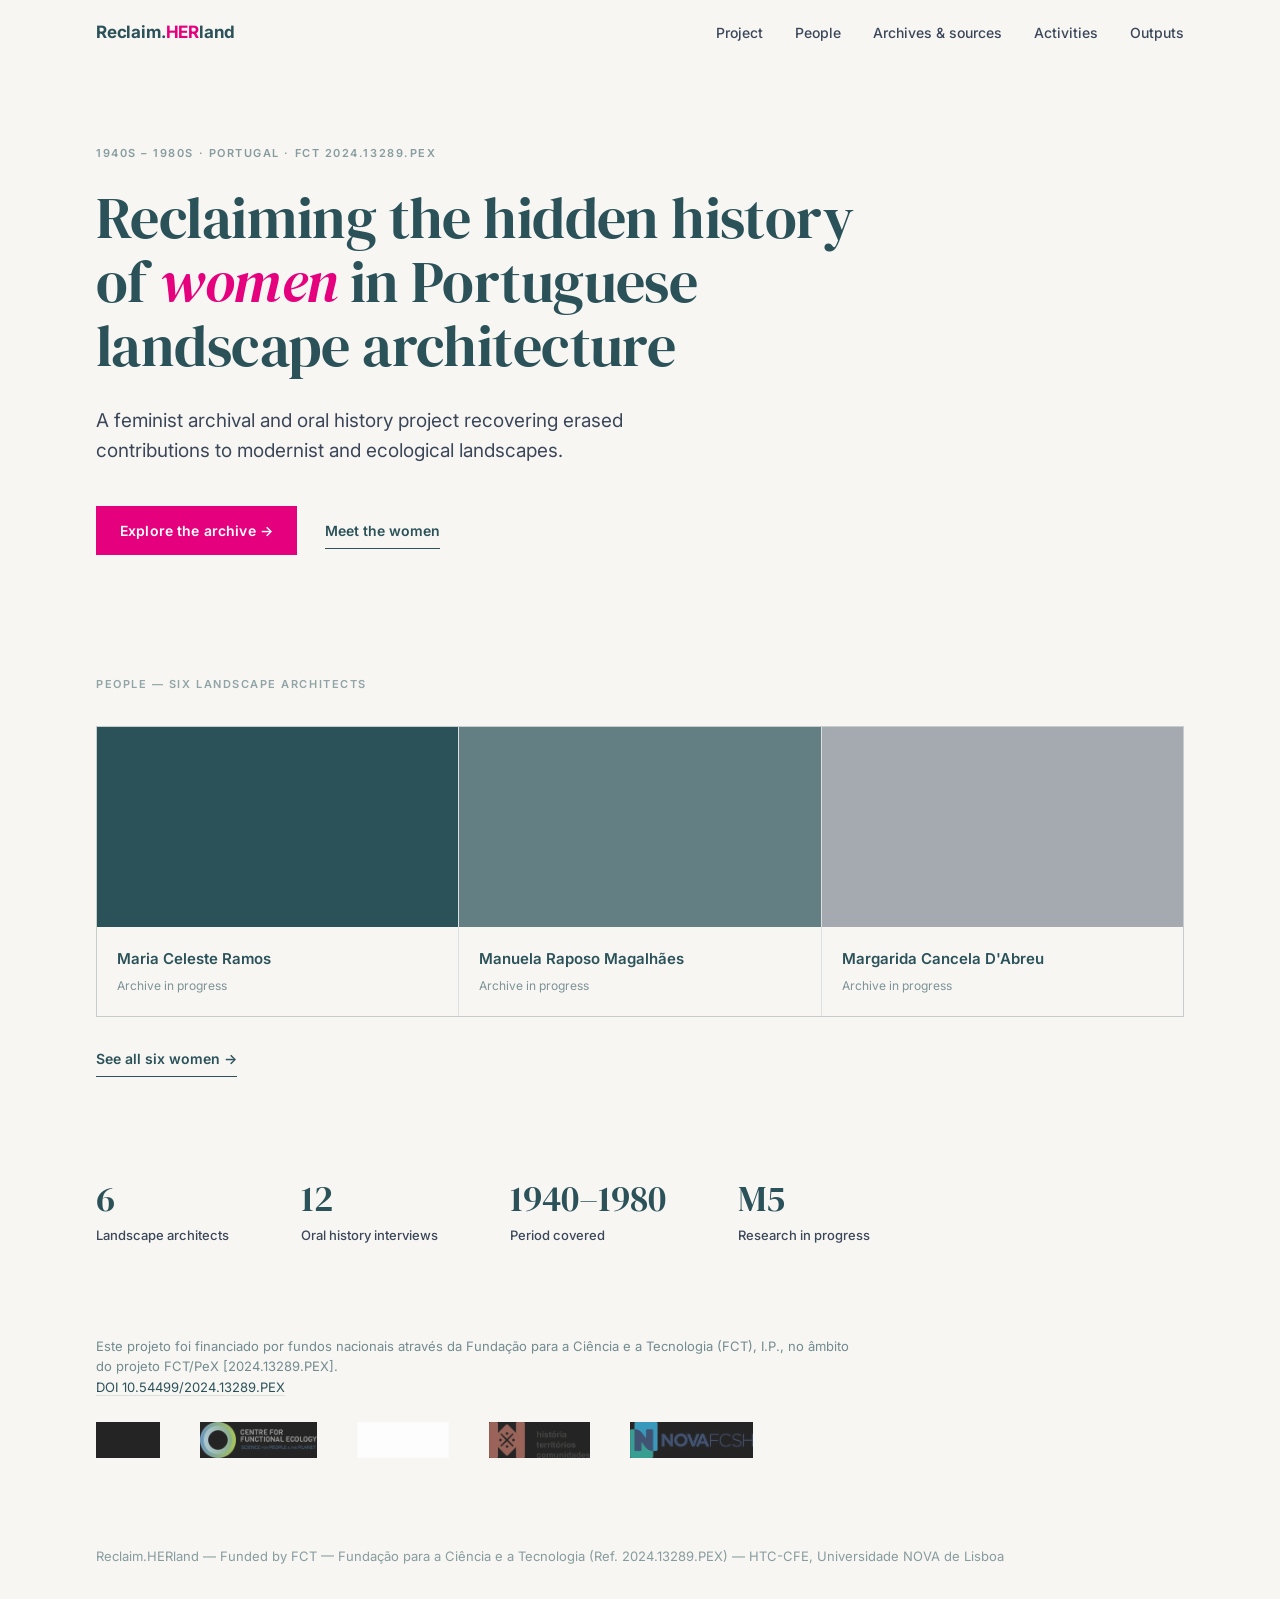
==== commit bf3e7eb8: "Add files via upload" ====
--- a/index.html
+++ b/index.html
@@ -89,6 +89,22 @@
   </div>
 </section>
 
+<div class="funding-bar">
+  <div class="wrap">
+    <p class="funding-text">
+      Este projeto foi financiado por fundos nacionais através da Fundação para a Ciência e a Tecnologia (FCT), I.P., no âmbito do projeto FCT/PeX [2024.13289.PEX].<br>
+      <a href="https://doi.org/10.54499/2024.13289.PEX" target="_blank" rel="noopener">DOI 10.54499/2024.13289.PEX</a>
+    </p>
+    <div class="funding-logos">
+      <img src="logo-fct.png" alt="FCT — Fundação para a Ciência e a Tecnologia">
+      <img src="logo-novafcsh.png" alt="NOVA FCSH">
+      <img src="logo-htc.png" alt="HTC — História Territórios Comunidades">
+      <img src="logo-cfe.png" alt="Centre for Functional Ecology">
+      <img src="logo-terra.png" alt="TERRA">
+    </div>
+  </div>
+</div>
+
 <footer>
   <div class="wrap">
     <p>Reclaim.HERland &mdash; Funded by FCT &mdash; Funda&ccedil;&atilde;o para a Ci&ecirc;ncia e a Tecnologia (Ref. 2024.13289.PEX) &mdash; HTC-CFE, Universidade NOVA de Lisboa</p>
--- a/style.css
+++ b/style.css
@@ -44,8 +44,7 @@
 
 /* NAV */
 nav {
-  background: var(--white);
-  border-bottom: 1px solid var(--border);
+  background: var(--bg);
   padding: 18px 0;
   position: sticky;
   top: 0;
@@ -81,9 +80,8 @@
 
 /* HERO */
 .hero {
-  background: var(--white);
-  padding: 96px 0 80px;
-  border-bottom: 1px solid var(--border);
+  background: var(--bg);
+  padding: 80px 0 64px;
 }
 .eyebrow {
   font-size: 11px;
@@ -147,8 +145,7 @@
 
 /* SECTIONS */
 .section {
-  padding: 64px 0;
-  border-bottom: 1px solid var(--border);
+  padding: 56px 0;
 }
 .section-label {
   font-size: 11px;
@@ -168,7 +165,7 @@
   border: 1px solid var(--border);
 }
 .person-card {
-  background: var(--white);
+  background: var(--bg);
 }
 .card-img {
   height: 200px;
@@ -190,7 +187,7 @@
 }
 
 /* STATS */
-.stats { padding: 56px 0; background: var(--white); border-bottom: 1px solid var(--border); }
+.stats { padding: 48px 0; }
 .stats .wrap { display: flex; gap: 72px; flex-wrap: wrap; align-items: center; }
 .stat-num {
   display: block;
@@ -205,17 +202,14 @@
 
 /* FOOTER */
 footer {
-  padding: 36px 0;
-  background: var(--white);
-  border-top: 1px solid var(--border);
+  padding: 32px 0;
 }
 footer p { font-size: 13px; color: rgba(43,82,89,0.55); }
 
 /* PAGE HEADER */
 .page-header {
-  background: var(--white);
-  padding: 64px 0 52px;
-  border-bottom: 1px solid var(--border);
+  background: var(--bg);
+  padding: 56px 0 44px;
 }
 .page-header h1 {
   font-family: 'DM Serif Display', Georgia, serif;
@@ -252,7 +246,7 @@
 .content-body ul li { margin-bottom: 10px; line-height: 1.7; }
 
 /* SIDEBAR */
-.content-sidebar { border-left: 1px solid var(--border); padding-left: 36px; }
+.content-sidebar { padding-left: 0; }
 .sidebar-block { margin-bottom: 36px; }
 .sidebar-label {
   font-size: 11px;
@@ -273,7 +267,7 @@
   margin: 16px 0;
 }
 .team-member {
-  background: var(--white);
+  background: var(--bg);
   border: 1px solid var(--border);
   padding: 18px;
 }
@@ -288,8 +282,7 @@
   display: grid;
   grid-template-columns: 180px 1fr;
   gap: 48px;
-  padding: 48px 0;
-  border-bottom: 1px solid var(--border);
+  padding: 32px 0;
   align-items: start;
   background: transparent;
 }
@@ -324,11 +317,11 @@
 
 /* ARCHIVES */
 .archive-list { margin: 16px 0 36px; }
-.archive-item { padding: 22px 0; border-bottom: 1px solid var(--border); }
+.archive-item { padding: 16px 0; }
 .archive-name { font-weight: 600; font-size: 15px; color: var(--petrol); margin-bottom: 5px; }
 .archive-detail { font-size: 14px; color: var(--petrol-mid); margin-bottom: 10px; }
 .data-types { display: grid; grid-template-columns: 1fr 1fr; gap: 16px; margin: 16px 0 32px; }
-.data-type { background: var(--white); border: 1px solid var(--border); padding: 22px; }
+.data-type { background: var(--bg); border: 1px solid var(--border); padding: 22px; }
 .data-type-name { font-weight: 600; font-size: 14px; color: var(--petrol); margin-bottom: 8px; }
 .data-type p { font-size: 14px; color: var(--petrol-mid); }
 
@@ -338,8 +331,7 @@
   display: grid;
   grid-template-columns: 72px 1fr;
   gap: 36px;
-  padding: 36px 0;
-  border-bottom: 1px solid var(--border);
+  padding: 24px 0;
   align-items: start;
 }
 .activity-date { text-align: right; padding-top: 2px; }
@@ -363,8 +355,7 @@
   display: grid;
   grid-template-columns: 130px 1fr;
   gap: 32px;
-  padding: 28px 0;
-  border-bottom: 1px solid var(--border);
+  padding: 20px 0;
   align-items: start;
 }
 .output-status { font-size: 12px; font-weight: 600; padding-top: 3px; }
@@ -384,7 +375,7 @@
 .repo-links { display: grid; grid-template-columns: 1fr 1fr; gap: 16px; margin-top: 16px; }
 .repo-block {
   display: block;
-  background: var(--white);
+  background: var(--bg);
   border: 1px solid var(--border);
   padding: 24px;
   transition: border-color 0.15s;
@@ -415,3 +406,75 @@
   .output-item { grid-template-columns: 1fr; gap: 8px; }
   .activity-entry { grid-template-columns: 56px 1fr; gap: 20px; }
 }
+
+/* FUNDING FOOTER */
+.funding-bar {
+  background: var(--bg);
+  padding: 40px 0 56px;
+}
+.funding-bar .wrap {
+  display: flex;
+  flex-direction: column;
+  gap: 24px;
+}
+.funding-text {
+  font-size: 13px;
+  color: rgba(43,82,89,0.65);
+  max-width: 760px;
+  line-height: 1.6;
+}
+.funding-text a {
+  color: var(--petrol);
+  border-bottom: 1px solid var(--border);
+}
+.funding-text a:hover { border-color: var(--petrol); }
+.funding-logos {
+  display: flex;
+  align-items: center;
+  gap: 40px;
+  flex-wrap: wrap;
+}
+.funding-logos img {
+  height: 36px;
+  width: auto;
+  object-fit: contain;
+  opacity: 0.85;
+  filter: grayscale(20%);
+}
+
+/* MICRO-INTERACTIONS */
+.btn-pink {
+  transition: background-color 0.2s ease, transform 0.15s ease, box-shadow 0.2s ease;
+}
+.btn-pink:hover {
+  background: var(--pink-dark);
+  transform: translateY(-1px);
+  box-shadow: 0 4px 14px rgba(229, 0, 125, 0.22);
+}
+.btn-text {
+  transition: color 0.2s ease, border-color 0.2s ease, gap 0.2s ease;
+}
+.btn-text:hover {
+  gap: 10px;
+}
+
+.person-card,
+.repo-block,
+.team-member,
+.data-type {
+  transition: transform 0.25s ease, box-shadow 0.25s ease, border-color 0.25s ease;
+}
+.person-card:hover,
+.repo-block:hover {
+  transform: translateY(-3px);
+  box-shadow: 0 10px 24px rgba(43, 82, 89, 0.08);
+  border-color: rgba(43, 82, 89, 0.3);
+}
+
+.nav-links a {
+  transition: color 0.15s ease;
+}
+
+.person-full {
+  transition: opacity 0.2s ease;
+}
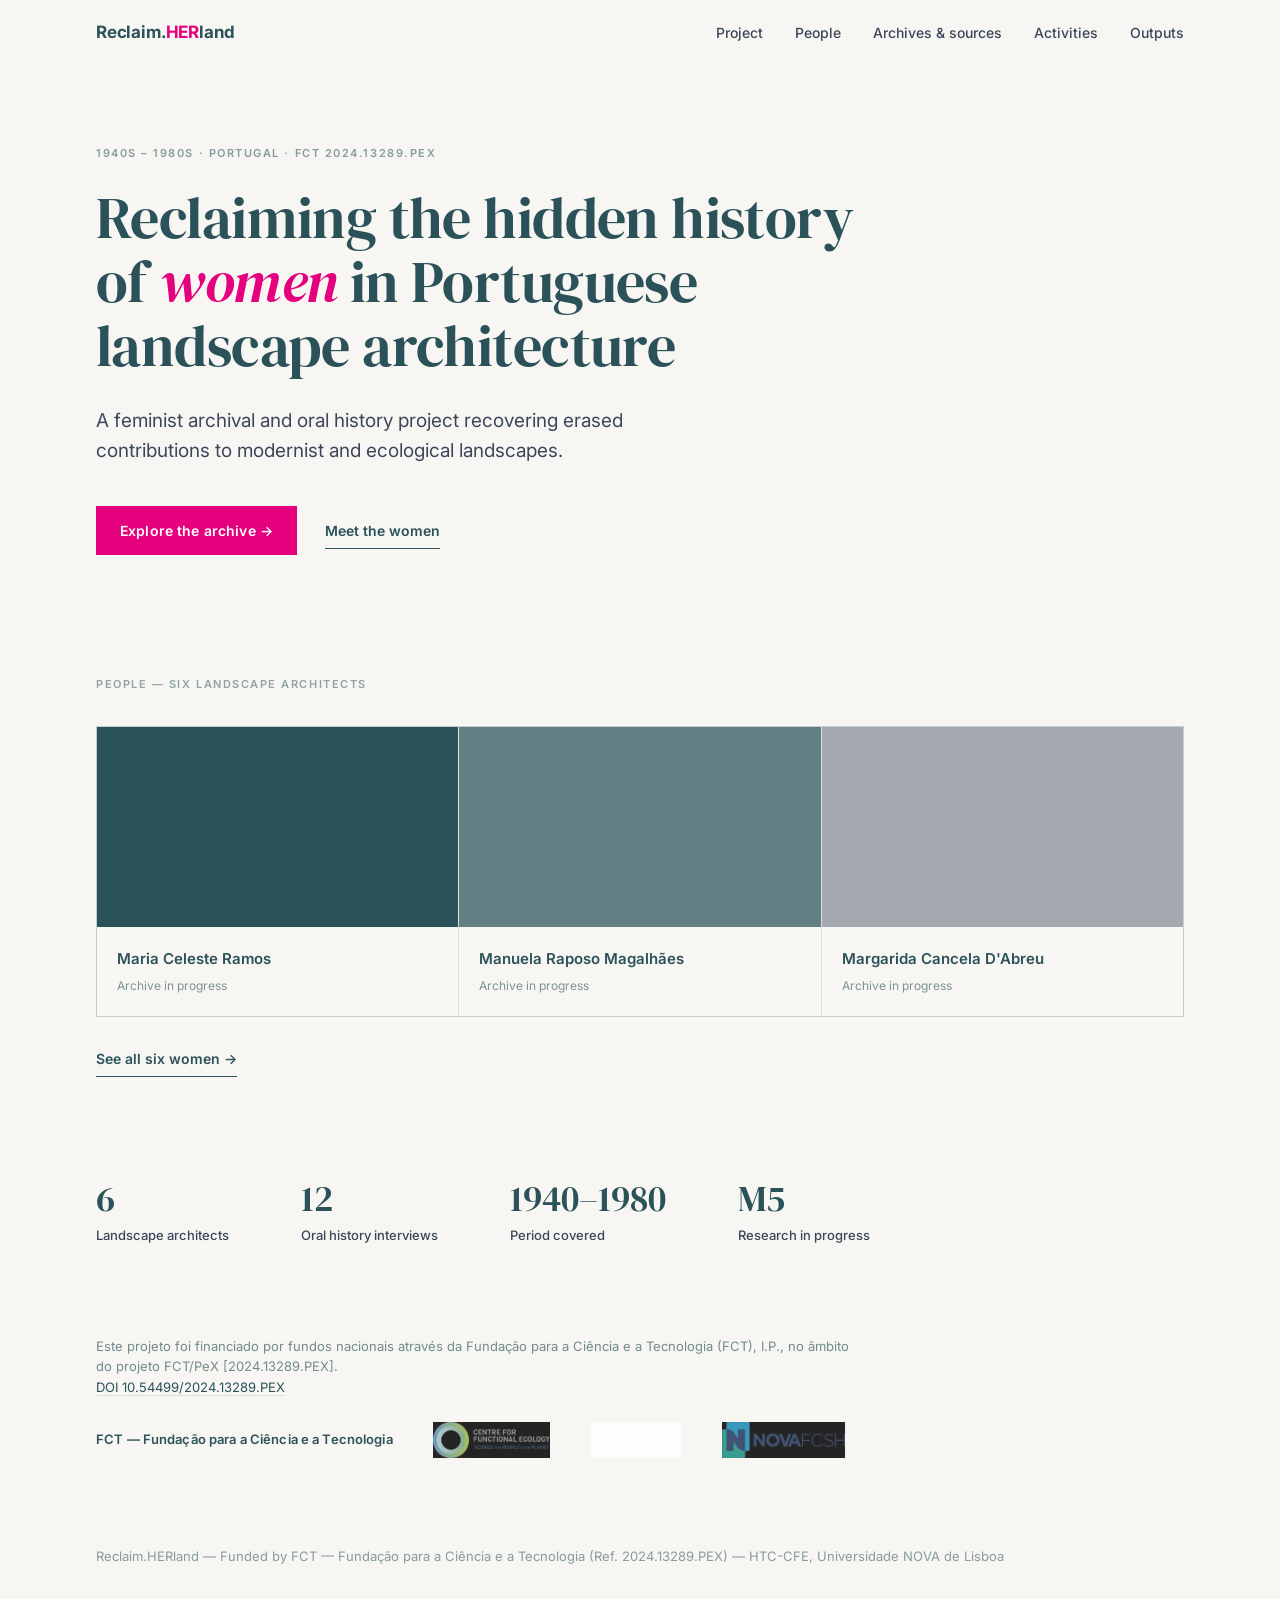
==== commit 7200b216: "Add files via upload" ====
--- a/index.html
+++ b/index.html
@@ -96,10 +96,9 @@
       <a href="https://doi.org/10.54499/2024.13289.PEX" target="_blank" rel="noopener">DOI 10.54499/2024.13289.PEX</a>
     </p>
     <div class="funding-logos">
-      <img src="logo-fct.png" alt="FCT — Fundação para a Ciência e a Tecnologia">
+      <span class="fct-text">FCT — Fundação para a Ciência e a Tecnologia</span>
       <img src="logo-novafcsh.png" alt="NOVA FCSH">
       <img src="logo-htc.png" alt="HTC — História Territórios Comunidades">
-      <img src="logo-cfe.png" alt="Centre for Functional Ecology">
       <img src="logo-terra.png" alt="TERRA">
     </div>
   </div>
--- a/style.css
+++ b/style.css
@@ -478,3 +478,10 @@
 .person-full {
   transition: opacity 0.2s ease;
 }
+
+.fct-text {
+  font-size: 13px;
+  font-weight: 600;
+  color: var(--petrol);
+  letter-spacing: 0.01em;
+}
